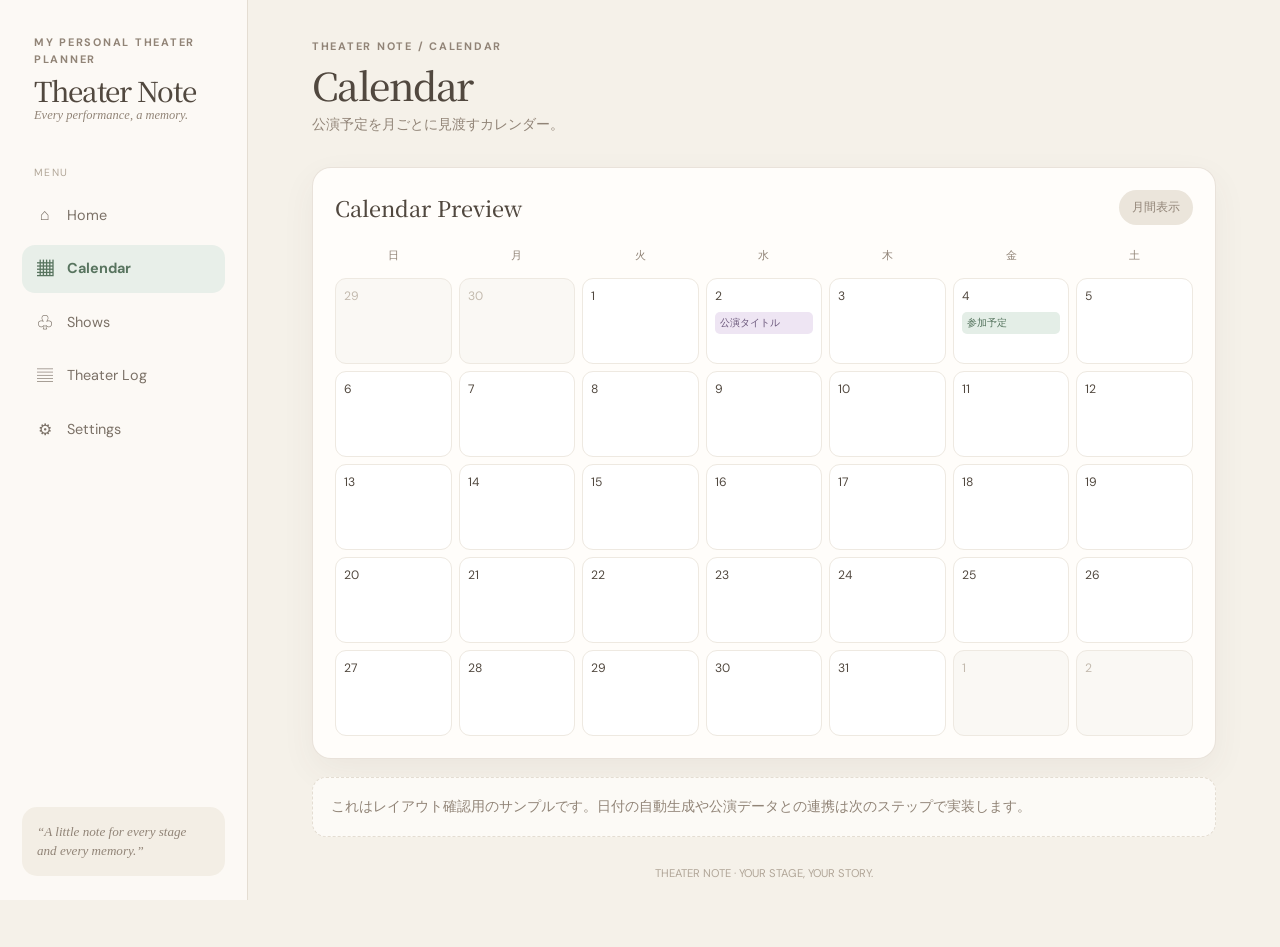
==== pages/calendar.html @ 85cac3ce "Add files via upload" ====
<!doctype html>
<html lang="ja">
<head>
  <meta charset="utf-8">
  <meta name="viewport" content="width=device-width, initial-scale=1">
  <meta name="theme-color" content="#f5f1e9">
  <title>Calendar | Theater Note</title>
  <link rel="stylesheet" href="../css/style.css" >
  <link rel="stylesheet" href="../css/style.css">
  <script defer src="../js/app.js"></script>
</head>
<body data-page="calendar">
<div class="app-shell">
  <aside class="sidebar">
    <div class="brand">
      <div class="brand-kicker">MY PERSONAL THEATER PLANNER</div>
      <div class="brand-name">Theater Note</div>
      <div class="brand-tagline">Every performance, a memory.</div>
    </div>
    <div class="nav-label">Menu</div>
    <nav class="nav-list" aria-label="メインメニュー"><a class="nav-link" data-nav="home" href="index.html"><span class="nav-icon" aria-hidden="true">⌂</span><span>Home</span></a>
<a class="nav-link" data-nav="calendar" href="calendar.html"><span class="nav-icon" aria-hidden="true">▦</span><span>Calendar</span></a>
<a class="nav-link" data-nav="performances" href="performances.html"><span class="nav-icon" aria-hidden="true">♧</span><span>Shows</span></a>
<a class="nav-link" data-nav="log" href="log.html"><span class="nav-icon" aria-hidden="true">▤</span><span>Theater Log</span></a>
<a class="nav-link" data-nav="settings" href="settings.html"><span class="nav-icon" aria-hidden="true">⚙</span><span>Settings</span></a></nav>
    <div class="sidebar-note">“A little note for every stage<br>and every memory.”</div>
  </aside>
  <main class="main">
    <header class="mobile-header">
      <div class="brand">
        <div class="brand-kicker">MY PERSONAL THEATER PLANNER</div>
        <div class="brand-name">Theater Note</div>
        <div class="brand-tagline">Every performance, a memory.</div>
      </div>
    </header>
    <div class="page-wrap">
      <div class="page-heading">
        <div><div class="eyebrow">THEATER NOTE / CALENDAR</div><h1>Calendar</h1><p class="page-subtitle">公演予定を月ごとに見渡すカレンダー。</p></div>
        
      </div>
      
<section class="card">
  <div class="calendar-head"><div class="calendar-month">Calendar Preview</div><span class="date-chip">月間表示</span></div>
  <div class="calendar-grid">
    <div class="calendar-weekday">日</div><div class="calendar-weekday">月</div><div class="calendar-weekday">火</div><div class="calendar-weekday">水</div><div class="calendar-weekday">木</div><div class="calendar-weekday">金</div><div class="calendar-weekday">土</div>
    <div class="calendar-day muted">29</div><div class="calendar-day muted">30</div><div class="calendar-day">1</div><div class="calendar-day">2<div class="calendar-event">公演タイトル</div></div><div class="calendar-day">3</div><div class="calendar-day">4<div class="calendar-event sage">参加予定</div></div><div class="calendar-day">5</div>
    <div class="calendar-day">6</div><div class="calendar-day">7</div><div class="calendar-day">8</div><div class="calendar-day">9</div><div class="calendar-day">10</div><div class="calendar-day">11</div><div class="calendar-day">12</div>
    <div class="calendar-day">13</div><div class="calendar-day">14</div><div class="calendar-day">15</div><div class="calendar-day">16</div><div class="calendar-day">17</div><div class="calendar-day">18</div><div class="calendar-day">19</div>
    <div class="calendar-day">20</div><div class="calendar-day">21</div><div class="calendar-day">22</div><div class="calendar-day">23</div><div class="calendar-day">24</div><div class="calendar-day">25</div><div class="calendar-day">26</div>
    <div class="calendar-day">27</div><div class="calendar-day">28</div><div class="calendar-day">29</div><div class="calendar-day">30</div><div class="calendar-day">31</div><div class="calendar-day muted">1</div><div class="calendar-day muted">2</div>
  </div>
</section>
<p class="placeholder-note" style="margin-top:18px">これはレイアウト確認用のサンプルです。日付の自動生成や公演データとの連携は次のステップで実装します。</p>

      <div class="footer-note">THEATER NOTE · YOUR STAGE, YOUR STORY.</div>
    </div>
  </main>
  <nav class="mobile-nav" aria-label="メインメニュー"><nav class="nav-list" aria-label="メインメニュー"><a class="nav-link" data-nav="home" href="index.html"><span class="nav-icon" aria-hidden="true">⌂</span><span>Home</span></a>
<a class="nav-link" data-nav="calendar" href="calendar.html"><span class="nav-icon" aria-hidden="true">▦</span><span>Calendar</span></a>
<a class="nav-link" data-nav="performances" href="performances.html"><span class="nav-icon" aria-hidden="true">♧</span><span>Shows</span></a>
<a class="nav-link" data-nav="log" href="log.html"><span class="nav-icon" aria-hidden="true">▤</span><span>Theater Log</span></a>
<a class="nav-link" data-nav="settings" href="settings.html"><span class="nav-icon" aria-hidden="true">⚙</span><span>Settings</span></a></nav></nav>
</div>
</body>
</html>
---- css/style.css ----
@import url('https://fonts.googleapis.com/css2?family=DM+Sans:wght@400;500;600;700&family=Noto+Serif+JP:wght@400;500;600&display=swap');

:root {
  --ink: #51483f;
  --muted: #918477;
  --muted-2: #b1a698;
  --paper: #f5f1e9;
  --surface: #fffdfa;
  --surface-soft: #eee8de;
  --line: #e4ddd2;
  --sage: #c5ddd0;
  --sage-deep: #58745f;
  --lavender: #d8c5e8;
  --rose: #f2c9ce;
  --gold: #ead9ad;
  --shadow: 0 12px 34px rgba(81, 72, 63, .06);
  --sidebar-width: 248px;
}
* { box-sizing: border-box; }
html { min-height: 100%; background: var(--paper); }
body {
  margin: 0; color: var(--ink); background: var(--paper);
  font-family: "DM Sans", "Noto Sans JP", sans-serif;
  line-height: 1.6; min-height: 100vh;
}
a { color: inherit; text-decoration: none; }
button { font: inherit; }
.app-shell { min-height: 100vh; }
.sidebar {
  position: fixed; inset: 0 auto 0 0; width: var(--sidebar-width);
  padding: 34px 22px 24px; background: rgba(255,253,250,.72);
  border-right: 1px solid var(--line); display: flex; flex-direction: column;
  z-index: 10;
}
.brand { padding: 0 12px 28px; }
.brand-kicker, .eyebrow {
  color: var(--muted); font-size: .68rem; letter-spacing: .16em;
  text-transform: uppercase; font-weight: 700;
}
.brand-name {
  margin: 5px 0 1px; font: 500 1.72rem/1.2 "Noto Serif JP", Georgia, serif;
  letter-spacing: -.04em;
}
.brand-tagline { color: var(--muted); font: italic .78rem Georgia, serif; }
.nav-label { margin: 14px 12px 10px; color: var(--muted-2); font-size: .65rem; letter-spacing: .14em; text-transform: uppercase; }
.nav-list { display: grid; gap: 6px; }
.nav-link {
  display: flex; align-items: center; gap: 13px; padding: 11px 13px;
  border-radius: 13px; color: #7b7167; font-size: .9rem; transition: .18s ease;
}
.nav-link:hover { background: #f3efe8; color: var(--ink); }
.nav-link.active { background: #e8efe9; color: var(--sage-deep); font-weight: 700; }
.nav-icon { width: 19px; text-align: center; font-size: 1rem; }
.sidebar-note {
  margin-top: auto; padding: 15px; border-radius: 15px;
  background: #f3eee5; color: var(--muted); font: italic .82rem/1.5 Georgia, serif;
}
.main { margin-left: var(--sidebar-width); padding: 38px clamp(24px, 5vw, 68px) 64px; }
.mobile-header { display: none; }
.page-wrap { width: min(100%, 1120px); margin: 0 auto; }
.page-heading { display: flex; align-items: flex-end; justify-content: space-between; gap: 20px; margin-bottom: 30px; }
.page-heading h1 { margin: 7px 0 5px; font: 500 clamp(1.8rem, 3vw, 2.55rem)/1.2 "Noto Serif JP", Georgia, serif; letter-spacing: -.04em; }
.page-subtitle { margin: 0; color: var(--muted); font-size: .9rem; }
.date-chip { color: var(--muted); background: #ebe5db; border-radius: 999px; padding: 8px 13px; font-size: .76rem; white-space: nowrap; }
.card {
  background: var(--surface); border: 1px solid rgba(228,221,210,.8);
  border-radius: 19px; padding: 22px; box-shadow: var(--shadow);
}
.card-title { margin: 0 0 15px; font: 500 1.12rem "Noto Serif JP", Georgia, serif; }
.grid { display: grid; gap: 18px; }
.grid-2 { grid-template-columns: repeat(2, minmax(0, 1fr)); }
.grid-3 { grid-template-columns: repeat(3, minmax(0, 1fr)); }
.stat-card { padding: 20px; }
.stat-number { font: 500 2rem/1.2 "Noto Serif JP", Georgia, serif; }
.stat-label { color: var(--muted); font-size: .78rem; margin-top: 5px; }
.event-row { display: flex; align-items: center; gap: 14px; padding: 13px 0; border-bottom: 1px solid #eee9e1; }
.event-row:last-child { border-bottom: 0; padding-bottom: 0; }
.event-mark { width: 9px; height: 42px; border-radius: 9px; background: var(--lavender); flex: 0 0 auto; }
.event-info { min-width: 0; flex: 1; }
.event-name { font-weight: 700; font-size: .9rem; }
.event-meta { color: var(--muted); font-size: .76rem; margin-top: 2px; }
.status { display: inline-flex; align-items: center; gap: 6px; border-radius: 999px; padding: 5px 10px; font-size: .7rem; white-space: nowrap; }
.status::before { content: ""; width: 6px; height: 6px; border-radius: 50%; background: currentColor; }
.status-planned { color: #58745f; background: #e8efe9; }
.status-done { color: #777d8d; background: #ececf0; }
.status-pending { color: #98783d; background: #f5efdf; }
.status-no { color: #a56f76; background: #f5e9e9; }
.btn {
  display: inline-flex; justify-content: center; align-items: center; gap: 8px;
  border: 1px solid var(--line); background: var(--surface); color: var(--ink);
  padding: 10px 15px; border-radius: 999px; font-size: .8rem; cursor: pointer;
}
.btn-primary { background: var(--sage-deep); color: white; border-color: var(--sage-deep); }
.btn:hover { filter: brightness(.97); }
.welcome-panel {
  padding: clamp(24px, 4vw, 42px); border-radius: 23px;
  background: linear-gradient(120deg, #e9efe9 0%, #f2ede6 58%, #eee7f1 100%);
  margin-bottom: 20px;
}
.welcome-panel h2 { margin: 8px 0; font: 500 clamp(1.5rem, 3vw, 2.1rem) "Noto Serif JP", Georgia, serif; }
.welcome-panel p { margin: 0; color: #7d776d; font-size: .88rem; }
.placeholder-note { color: var(--muted); font-size: .85rem; padding: 18px; border: 1px dashed var(--line); border-radius: 14px; background: #fcfaf6; }
.calendar-head { display: flex; align-items: center; justify-content: space-between; margin-bottom: 16px; }
.calendar-month { font: 500 1.35rem "Noto Serif JP", Georgia, serif; }
.calendar-grid { display: grid; grid-template-columns: repeat(7, minmax(0, 1fr)); gap: 7px; }
.calendar-weekday { text-align: center; color: var(--muted); font-size: .7rem; padding: 6px 0; }
.calendar-day { min-height: 86px; border: 1px solid #eee9e1; border-radius: 11px; background: #fff; padding: 8px; font-size: .76rem; }
.calendar-day.muted { color: #c3baae; background: #faf8f4; }
.calendar-day.today { border-color: #9bb6a2; background: #f3f7f3; }
.calendar-event { margin-top: 6px; border-radius: 5px; padding: 3px 5px; font-size: .63rem; overflow: hidden; text-overflow: ellipsis; white-space: nowrap; background: #eee5f3; color: #695579; }
.calendar-event.sage { background: #e4eee7; color: #55745e; }
.calendar-event.gold { background: #f4eedf; color: #92783f; }
.footer-note { margin-top: 28px; color: var(--muted-2); font-size: .7rem; text-align: center; }
.mobile-nav { display: none; }
@media (max-width: 760px) {
  .sidebar { display: none; }
  .main { margin-left: 0; padding: 0 16px 100px; }
  .mobile-header {
    display: block; padding: 20px 4px 17px; margin-bottom: 12px;
    border-bottom: 1px solid var(--line);
  }
  .mobile-header .brand { padding: 0; }
  .mobile-header .brand-name { font-size: 1.45rem; }
  .page-heading { align-items: flex-start; flex-direction: column; gap: 10px; margin: 23px 0 20px; }
  .grid-2, .grid-3 { grid-template-columns: 1fr; }
  .stat-grid { grid-template-columns: repeat(3, minmax(0, 1fr)); gap: 9px; }
  .stat-card { padding: 14px 11px; }
  .stat-number { font-size: 1.55rem; }
  .stat-label { font-size: .68rem; }
  .card { padding: 17px; border-radius: 16px; }
  .event-row { gap: 10px; }
  .event-row .status { font-size: .63rem; padding: 5px 8px; }
  .mobile-nav {
    display: grid; grid-template-columns: repeat(5, 1fr); gap: 2px;
    position: fixed; z-index: 20; left: 10px; right: 10px; bottom: 10px;
    padding: 9px 5px calc(9px + env(safe-area-inset-bottom));
    background: rgba(255,253,250,.96); backdrop-filter: blur(14px);
    border: 1px solid var(--line); border-radius: 18px;
    box-shadow: 0 8px 30px rgba(81,72,63,.13);
  }
  .mobile-nav .nav-link { display: flex; flex-direction: column; gap: 3px; padding: 6px 2px; border-radius: 11px; font-size: .61rem; }
  .mobile-nav .nav-icon { font-size: 1rem; width: auto; }
  .calendar-grid { gap: 3px; }
  .calendar-day { min-height: 66px; padding: 5px 3px; border-radius: 8px; font-size: .68rem; }
  .calendar-event { font-size: .55rem; padding: 2px 3px; }
  .date-chip { align-self: flex-start; }
}
---- css/style.css ----
@import url('https://fonts.googleapis.com/css2?family=DM+Sans:wght@400;500;600;700&family=Noto+Serif+JP:wght@400;500;600&display=swap');

:root {
  --ink: #51483f;
  --muted: #918477;
  --muted-2: #b1a698;
  --paper: #f5f1e9;
  --surface: #fffdfa;
  --surface-soft: #eee8de;
  --line: #e4ddd2;
  --sage: #c5ddd0;
  --sage-deep: #58745f;
  --lavender: #d8c5e8;
  --rose: #f2c9ce;
  --gold: #ead9ad;
  --shadow: 0 12px 34px rgba(81, 72, 63, .06);
  --sidebar-width: 248px;
}
* { box-sizing: border-box; }
html { min-height: 100%; background: var(--paper); }
body {
  margin: 0; color: var(--ink); background: var(--paper);
  font-family: "DM Sans", "Noto Sans JP", sans-serif;
  line-height: 1.6; min-height: 100vh;
}
a { color: inherit; text-decoration: none; }
button { font: inherit; }
.app-shell { min-height: 100vh; }
.sidebar {
  position: fixed; inset: 0 auto 0 0; width: var(--sidebar-width);
  padding: 34px 22px 24px; background: rgba(255,253,250,.72);
  border-right: 1px solid var(--line); display: flex; flex-direction: column;
  z-index: 10;
}
.brand { padding: 0 12px 28px; }
.brand-kicker, .eyebrow {
  color: var(--muted); font-size: .68rem; letter-spacing: .16em;
  text-transform: uppercase; font-weight: 700;
}
.brand-name {
  margin: 5px 0 1px; font: 500 1.72rem/1.2 "Noto Serif JP", Georgia, serif;
  letter-spacing: -.04em;
}
.brand-tagline { color: var(--muted); font: italic .78rem Georgia, serif; }
.nav-label { margin: 14px 12px 10px; color: var(--muted-2); font-size: .65rem; letter-spacing: .14em; text-transform: uppercase; }
.nav-list { display: grid; gap: 6px; }
.nav-link {
  display: flex; align-items: center; gap: 13px; padding: 11px 13px;
  border-radius: 13px; color: #7b7167; font-size: .9rem; transition: .18s ease;
}
.nav-link:hover { background: #f3efe8; color: var(--ink); }
.nav-link.active { background: #e8efe9; color: var(--sage-deep); font-weight: 700; }
.nav-icon { width: 19px; text-align: center; font-size: 1rem; }
.sidebar-note {
  margin-top: auto; padding: 15px; border-radius: 15px;
  background: #f3eee5; color: var(--muted); font: italic .82rem/1.5 Georgia, serif;
}
.main { margin-left: var(--sidebar-width); padding: 38px clamp(24px, 5vw, 68px) 64px; }
.mobile-header { display: none; }
.page-wrap { width: min(100%, 1120px); margin: 0 auto; }
.page-heading { display: flex; align-items: flex-end; justify-content: space-between; gap: 20px; margin-bottom: 30px; }
.page-heading h1 { margin: 7px 0 5px; font: 500 clamp(1.8rem, 3vw, 2.55rem)/1.2 "Noto Serif JP", Georgia, serif; letter-spacing: -.04em; }
.page-subtitle { margin: 0; color: var(--muted); font-size: .9rem; }
.date-chip { color: var(--muted); background: #ebe5db; border-radius: 999px; padding: 8px 13px; font-size: .76rem; white-space: nowrap; }
.card {
  background: var(--surface); border: 1px solid rgba(228,221,210,.8);
  border-radius: 19px; padding: 22px; box-shadow: var(--shadow);
}
.card-title { margin: 0 0 15px; font: 500 1.12rem "Noto Serif JP", Georgia, serif; }
.grid { display: grid; gap: 18px; }
.grid-2 { grid-template-columns: repeat(2, minmax(0, 1fr)); }
.grid-3 { grid-template-columns: repeat(3, minmax(0, 1fr)); }
.stat-card { padding: 20px; }
.stat-number { font: 500 2rem/1.2 "Noto Serif JP", Georgia, serif; }
.stat-label { color: var(--muted); font-size: .78rem; margin-top: 5px; }
.event-row { display: flex; align-items: center; gap: 14px; padding: 13px 0; border-bottom: 1px solid #eee9e1; }
.event-row:last-child { border-bottom: 0; padding-bottom: 0; }
.event-mark { width: 9px; height: 42px; border-radius: 9px; background: var(--lavender); flex: 0 0 auto; }
.event-info { min-width: 0; flex: 1; }
.event-name { font-weight: 700; font-size: .9rem; }
.event-meta { color: var(--muted); font-size: .76rem; margin-top: 2px; }
.status { display: inline-flex; align-items: center; gap: 6px; border-radius: 999px; padding: 5px 10px; font-size: .7rem; white-space: nowrap; }
.status::before { content: ""; width: 6px; height: 6px; border-radius: 50%; background: currentColor; }
.status-planned { color: #58745f; background: #e8efe9; }
.status-done { color: #777d8d; background: #ececf0; }
.status-pending { color: #98783d; background: #f5efdf; }
.status-no { color: #a56f76; background: #f5e9e9; }
.btn {
  display: inline-flex; justify-content: center; align-items: center; gap: 8px;
  border: 1px solid var(--line); background: var(--surface); color: var(--ink);
  padding: 10px 15px; border-radius: 999px; font-size: .8rem; cursor: pointer;
}
.btn-primary { background: var(--sage-deep); color: white; border-color: var(--sage-deep); }
.btn:hover { filter: brightness(.97); }
.welcome-panel {
  padding: clamp(24px, 4vw, 42px); border-radius: 23px;
  background: linear-gradient(120deg, #e9efe9 0%, #f2ede6 58%, #eee7f1 100%);
  margin-bottom: 20px;
}
.welcome-panel h2 { margin: 8px 0; font: 500 clamp(1.5rem, 3vw, 2.1rem) "Noto Serif JP", Georgia, serif; }
.welcome-panel p { margin: 0; color: #7d776d; font-size: .88rem; }
.placeholder-note { color: var(--muted); font-size: .85rem; padding: 18px; border: 1px dashed var(--line); border-radius: 14px; background: #fcfaf6; }
.calendar-head { display: flex; align-items: center; justify-content: space-between; margin-bottom: 16px; }
.calendar-month { font: 500 1.35rem "Noto Serif JP", Georgia, serif; }
.calendar-grid { display: grid; grid-template-columns: repeat(7, minmax(0, 1fr)); gap: 7px; }
.calendar-weekday { text-align: center; color: var(--muted); font-size: .7rem; padding: 6px 0; }
.calendar-day { min-height: 86px; border: 1px solid #eee9e1; border-radius: 11px; background: #fff; padding: 8px; font-size: .76rem; }
.calendar-day.muted { color: #c3baae; background: #faf8f4; }
.calendar-day.today { border-color: #9bb6a2; background: #f3f7f3; }
.calendar-event { margin-top: 6px; border-radius: 5px; padding: 3px 5px; font-size: .63rem; overflow: hidden; text-overflow: ellipsis; white-space: nowrap; background: #eee5f3; color: #695579; }
.calendar-event.sage { background: #e4eee7; color: #55745e; }
.calendar-event.gold { background: #f4eedf; color: #92783f; }
.footer-note { margin-top: 28px; color: var(--muted-2); font-size: .7rem; text-align: center; }
.mobile-nav { display: none; }
@media (max-width: 760px) {
  .sidebar { display: none; }
  .main { margin-left: 0; padding: 0 16px 100px; }
  .mobile-header {
    display: block; padding: 20px 4px 17px; margin-bottom: 12px;
    border-bottom: 1px solid var(--line);
  }
  .mobile-header .brand { padding: 0; }
  .mobile-header .brand-name { font-size: 1.45rem; }
  .page-heading { align-items: flex-start; flex-direction: column; gap: 10px; margin: 23px 0 20px; }
  .grid-2, .grid-3 { grid-template-columns: 1fr; }
  .stat-grid { grid-template-columns: repeat(3, minmax(0, 1fr)); gap: 9px; }
  .stat-card { padding: 14px 11px; }
  .stat-number { font-size: 1.55rem; }
  .stat-label { font-size: .68rem; }
  .card { padding: 17px; border-radius: 16px; }
  .event-row { gap: 10px; }
  .event-row .status { font-size: .63rem; padding: 5px 8px; }
  .mobile-nav {
    display: grid; grid-template-columns: repeat(5, 1fr); gap: 2px;
    position: fixed; z-index: 20; left: 10px; right: 10px; bottom: 10px;
    padding: 9px 5px calc(9px + env(safe-area-inset-bottom));
    background: rgba(255,253,250,.96); backdrop-filter: blur(14px);
    border: 1px solid var(--line); border-radius: 18px;
    box-shadow: 0 8px 30px rgba(81,72,63,.13);
  }
  .mobile-nav .nav-link { display: flex; flex-direction: column; gap: 3px; padding: 6px 2px; border-radius: 11px; font-size: .61rem; }
  .mobile-nav .nav-icon { font-size: 1rem; width: auto; }
  .calendar-grid { gap: 3px; }
  .calendar-day { min-height: 66px; padding: 5px 3px; border-radius: 8px; font-size: .68rem; }
  .calendar-event { font-size: .55rem; padding: 2px 3px; }
  .date-chip { align-self: flex-start; }
}
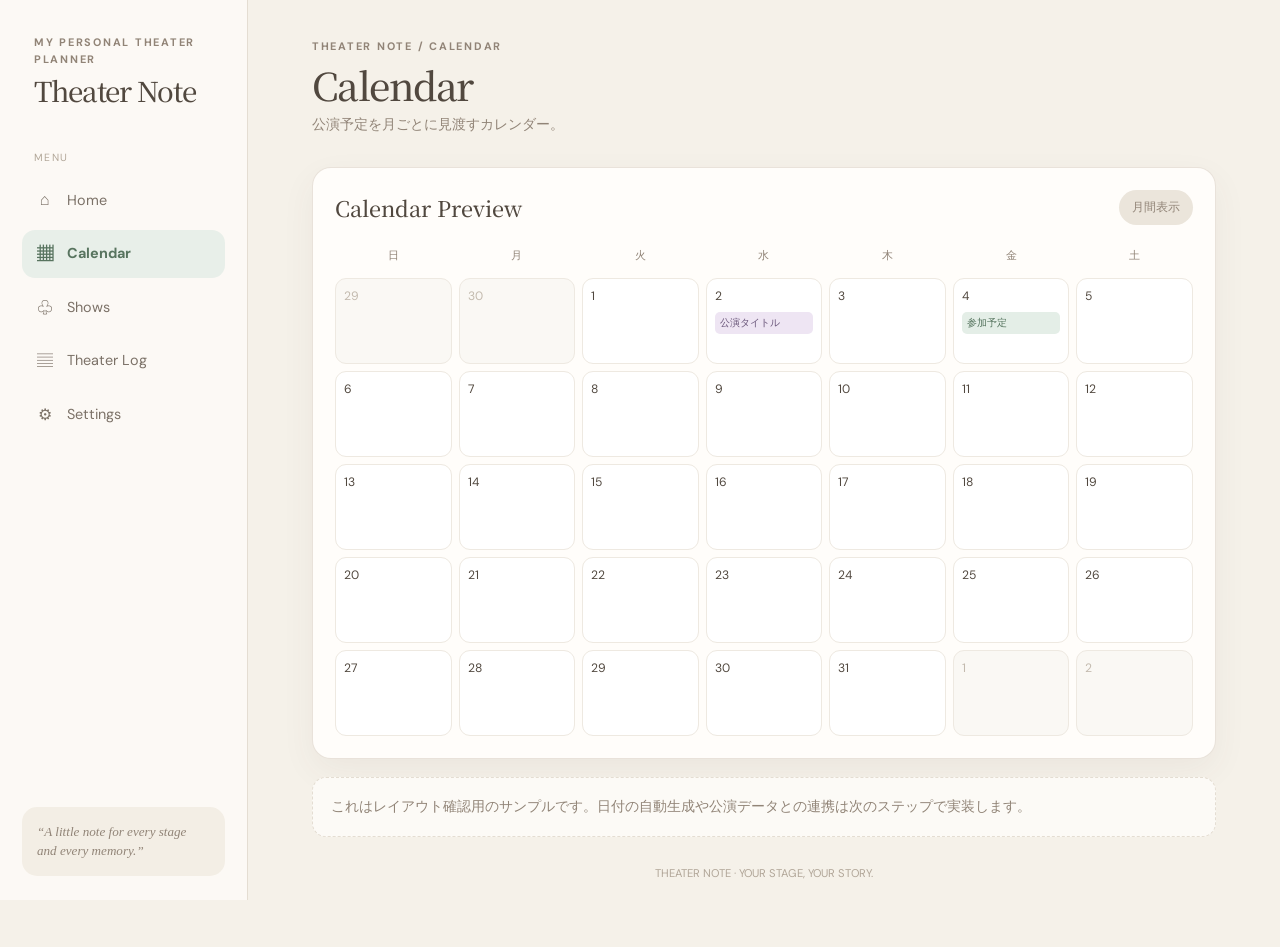
==== commit 6997e957: "Add files via upload" ====
--- a/pages/calendar.html
+++ b/pages/calendar.html
@@ -15,14 +15,9 @@
     <div class="brand">
       <div class="brand-kicker">MY PERSONAL THEATER PLANNER</div>
       <div class="brand-name">Theater Note</div>
-      <div class="brand-tagline">Every performance, a memory.</div>
     </div>
     <div class="nav-label">Menu</div>
-    <nav class="nav-list" aria-label="メインメニュー"><a class="nav-link" data-nav="home" href="index.html"><span class="nav-icon" aria-hidden="true">⌂</span><span>Home</span></a>
-<a class="nav-link" data-nav="calendar" href="calendar.html"><span class="nav-icon" aria-hidden="true">▦</span><span>Calendar</span></a>
-<a class="nav-link" data-nav="performances" href="performances.html"><span class="nav-icon" aria-hidden="true">♧</span><span>Shows</span></a>
-<a class="nav-link" data-nav="log" href="log.html"><span class="nav-icon" aria-hidden="true">▤</span><span>Theater Log</span></a>
-<a class="nav-link" data-nav="settings" href="settings.html"><span class="nav-icon" aria-hidden="true">⚙</span><span>Settings</span></a></nav>
+    <nav class="nav-list" aria-label="メインメニュー"><a class="nav-link" data-nav="home" href="../index.html"><span class="nav-icon" aria-hidden="true">⌂</span><span>Home</span></a><a class="nav-link" data-nav="calendar" href="calendar.html"><span class="nav-icon" aria-hidden="true">▦</span><span>Calendar</span></a><a class="nav-link" data-nav="performances" href="performances.html"><span class="nav-icon" aria-hidden="true">♧</span><span>Shows</span></a><a class="nav-link" data-nav="log" href="log.html"><span class="nav-icon" aria-hidden="true">▤</span><span>Theater Log</span></a><a class="nav-link" data-nav="settings" href="settings.html"><span class="nav-icon" aria-hidden="true">⚙</span><span>Settings</span></a></nav>
     <div class="sidebar-note">“A little note for every stage<br>and every memory.”</div>
   </aside>
   <main class="main">
@@ -30,7 +25,6 @@
       <div class="brand">
         <div class="brand-kicker">MY PERSONAL THEATER PLANNER</div>
         <div class="brand-name">Theater Note</div>
-        <div class="brand-tagline">Every performance, a memory.</div>
       </div>
     </header>
     <div class="page-wrap">
@@ -55,11 +49,7 @@
       <div class="footer-note">THEATER NOTE · YOUR STAGE, YOUR STORY.</div>
     </div>
   </main>
-  <nav class="mobile-nav" aria-label="メインメニュー"><nav class="nav-list" aria-label="メインメニュー"><a class="nav-link" data-nav="home" href="index.html"><span class="nav-icon" aria-hidden="true">⌂</span><span>Home</span></a>
-<a class="nav-link" data-nav="calendar" href="calendar.html"><span class="nav-icon" aria-hidden="true">▦</span><span>Calendar</span></a>
-<a class="nav-link" data-nav="performances" href="performances.html"><span class="nav-icon" aria-hidden="true">♧</span><span>Shows</span></a>
-<a class="nav-link" data-nav="log" href="log.html"><span class="nav-icon" aria-hidden="true">▤</span><span>Theater Log</span></a>
-<a class="nav-link" data-nav="settings" href="settings.html"><span class="nav-icon" aria-hidden="true">⚙</span><span>Settings</span></a></nav></nav>
+  <nav class="mobile-nav" aria-label="メインメニュー"><nav class="nav-list" aria-label="メインメニュー"><a class="nav-link" data-nav="home" href="../index.html"><span class="nav-icon" aria-hidden="true">⌂</span><span>Home</span></a><a class="nav-link" data-nav="calendar" href="calendar.html"><span class="nav-icon" aria-hidden="true">▦</span><span>Calendar</span></a><a class="nav-link" data-nav="performances" href="performances.html"><span class="nav-icon" aria-hidden="true">♧</span><span>Shows</span></a><a class="nav-link" data-nav="log" href="log.html"><span class="nav-icon" aria-hidden="true">▤</span><span>Theater Log</span></a><a class="nav-link" data-nav="settings" href="settings.html"><span class="nav-icon" aria-hidden="true">⚙</span><span>Settings</span></a></nav></nav></nav>
 </div>
 </body>
 </html>
--- a/css/style.css
+++ b/css/style.css
@@ -131,14 +131,15 @@
   .event-row { gap: 10px; }
   .event-row .status { font-size: .63rem; padding: 5px 8px; }
   .mobile-nav {
-    display: grid; grid-template-columns: repeat(5, 1fr); gap: 2px;
+    display: block;
     position: fixed; z-index: 20; left: 10px; right: 10px; bottom: 10px;
     padding: 9px 5px calc(9px + env(safe-area-inset-bottom));
     background: rgba(255,253,250,.96); backdrop-filter: blur(14px);
     border: 1px solid var(--line); border-radius: 18px;
     box-shadow: 0 8px 30px rgba(81,72,63,.13);
   }
-  .mobile-nav .nav-link { display: flex; flex-direction: column; gap: 3px; padding: 6px 2px; border-radius: 11px; font-size: .61rem; }
+  .mobile-nav .nav-list { display: grid; width: 100%; grid-template-columns: repeat(5, minmax(0, 1fr)); gap: 2px; }
+  .mobile-nav .nav-link { display: flex; min-width: 0; flex-direction: column; align-items: center; justify-content: center; gap: 3px; padding: 6px 1px; border-radius: 11px; font-size: .61rem; text-align: center; white-space: nowrap; }
   .mobile-nav .nav-icon { font-size: 1rem; width: auto; }
   .calendar-grid { gap: 3px; }
   .calendar-day { min-height: 66px; padding: 5px 3px; border-radius: 8px; font-size: .68rem; }
--- a/css/style.css
+++ b/css/style.css
@@ -131,14 +131,15 @@
   .event-row { gap: 10px; }
   .event-row .status { font-size: .63rem; padding: 5px 8px; }
   .mobile-nav {
-    display: grid; grid-template-columns: repeat(5, 1fr); gap: 2px;
+    display: block;
     position: fixed; z-index: 20; left: 10px; right: 10px; bottom: 10px;
     padding: 9px 5px calc(9px + env(safe-area-inset-bottom));
     background: rgba(255,253,250,.96); backdrop-filter: blur(14px);
     border: 1px solid var(--line); border-radius: 18px;
     box-shadow: 0 8px 30px rgba(81,72,63,.13);
   }
-  .mobile-nav .nav-link { display: flex; flex-direction: column; gap: 3px; padding: 6px 2px; border-radius: 11px; font-size: .61rem; }
+  .mobile-nav .nav-list { display: grid; width: 100%; grid-template-columns: repeat(5, minmax(0, 1fr)); gap: 2px; }
+  .mobile-nav .nav-link { display: flex; min-width: 0; flex-direction: column; align-items: center; justify-content: center; gap: 3px; padding: 6px 1px; border-radius: 11px; font-size: .61rem; text-align: center; white-space: nowrap; }
   .mobile-nav .nav-icon { font-size: 1rem; width: auto; }
   .calendar-grid { gap: 3px; }
   .calendar-day { min-height: 66px; padding: 5px 3px; border-radius: 8px; font-size: .68rem; }
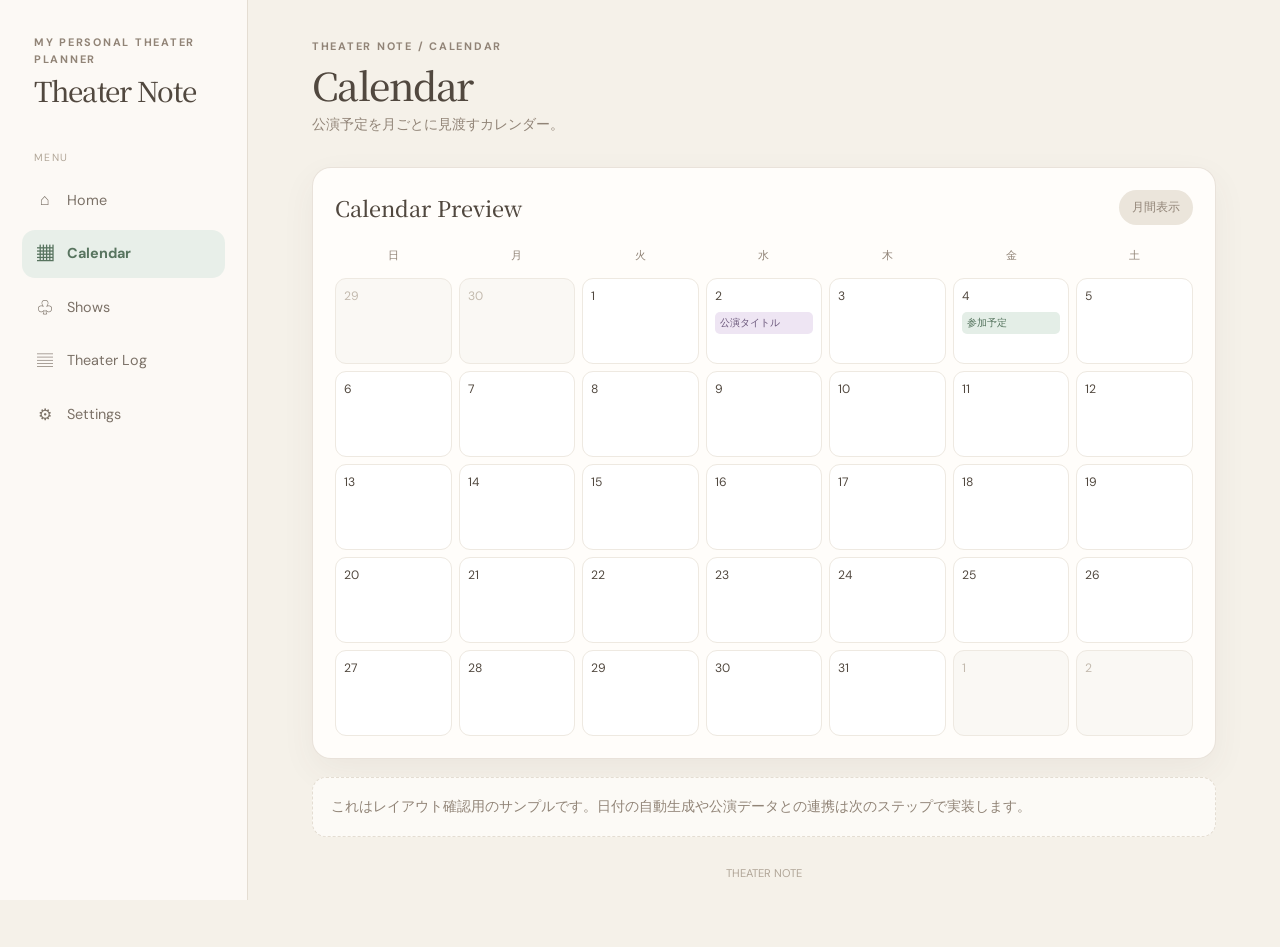
==== commit 6c46cc26: "Add files via upload" ====
--- a/pages/calendar.html
+++ b/pages/calendar.html
@@ -18,7 +18,7 @@
     </div>
     <div class="nav-label">Menu</div>
     <nav class="nav-list" aria-label="メインメニュー"><a class="nav-link" data-nav="home" href="../index.html"><span class="nav-icon" aria-hidden="true">⌂</span><span>Home</span></a><a class="nav-link" data-nav="calendar" href="calendar.html"><span class="nav-icon" aria-hidden="true">▦</span><span>Calendar</span></a><a class="nav-link" data-nav="performances" href="performances.html"><span class="nav-icon" aria-hidden="true">♧</span><span>Shows</span></a><a class="nav-link" data-nav="log" href="log.html"><span class="nav-icon" aria-hidden="true">▤</span><span>Theater Log</span></a><a class="nav-link" data-nav="settings" href="settings.html"><span class="nav-icon" aria-hidden="true">⚙</span><span>Settings</span></a></nav>
-    <div class="sidebar-note">“A little note for every stage<br>and every memory.”</div>
+    
   </aside>
   <main class="main">
     <header class="mobile-header">
@@ -46,7 +46,7 @@
 </section>
 <p class="placeholder-note" style="margin-top:18px">これはレイアウト確認用のサンプルです。日付の自動生成や公演データとの連携は次のステップで実装します。</p>
 
-      <div class="footer-note">THEATER NOTE · YOUR STAGE, YOUR STORY.</div>
+      <div class="footer-note">THEATER NOTE</div>
     </div>
   </main>
   <nav class="mobile-nav" aria-label="メインメニュー"><nav class="nav-list" aria-label="メインメニュー"><a class="nav-link" data-nav="home" href="../index.html"><span class="nav-icon" aria-hidden="true">⌂</span><span>Home</span></a><a class="nav-link" data-nav="calendar" href="calendar.html"><span class="nav-icon" aria-hidden="true">▦</span><span>Calendar</span></a><a class="nav-link" data-nav="performances" href="performances.html"><span class="nav-icon" aria-hidden="true">♧</span><span>Shows</span></a><a class="nav-link" data-nav="log" href="log.html"><span class="nav-icon" aria-hidden="true">▤</span><span>Theater Log</span></a><a class="nav-link" data-nav="settings" href="settings.html"><span class="nav-icon" aria-hidden="true">⚙</span><span>Settings</span></a></nav></nav></nav>
--- a/css/style.css
+++ b/css/style.css
@@ -146,3 +146,59 @@
   .calendar-event { font-size: .55rem; padding: 2px 3px; }
   .date-chip { align-self: flex-start; }
 }
+
+
+/* Performance registration */
+[hidden] { display: none !important; }
+.mode-tabs { display:flex; gap:8px; border-bottom:1px solid var(--line); margin:-3px 0 22px; padding-bottom:13px; }
+.mode-tab { border:1px solid var(--line); border-radius:999px; padding:10px 16px; background:#fffdfa; color:var(--muted); cursor:pointer; font:inherit; font-size:.84rem; }
+.mode-tab.active { background:#e8efe9; border-color:#c5ddd0; color:#58745f; font-weight:700; }
+.form-grid { display:grid; grid-template-columns:repeat(2,minmax(0,1fr)); gap:16px; }
+.field { display:flex; flex-direction:column; gap:7px; min-width:0; color:var(--ink); font-size:.82rem; }
+.field > span { color:var(--muted); font-size:.76rem; }
+.field input:not([type=color]), .field select, .field textarea {
+  width:100%; min-width:0; border:1px solid var(--line); border-radius:11px; padding:11px 12px;
+  color:var(--ink); background:#fff; font:inherit; font-size:.86rem;
+}
+.field input[type=color] { width:58px; height:42px; border:1px solid var(--line); border-radius:10px; background:#fff; padding:4px; }
+.field textarea { resize:vertical; }
+.field.full { grid-column:1/-1; }
+.field-row { display:flex; align-items:center; gap:10px; }
+.field-row input { flex:1; }
+.subheading-row { display:flex; align-items:center; justify-content:space-between; gap:12px; margin:8px 0 12px; }
+.subheading-row h3 { margin:0; font:500 1rem "Noto Serif JP",Georgia,serif; }
+.date-rows { display:grid; gap:10px; }
+.date-row { display:grid; grid-template-columns:1.1fr .8fr 1.3fr .9fr 1.2fr 34px; gap:8px; align-items:end; padding:12px; border:1px solid var(--line); border-radius:13px; background:#fcfaf6; }
+.date-row .field { font-size:.72rem; }
+.date-row .field input,.date-row .field select { padding:9px 8px; font-size:.76rem; }
+.remove-date { border:0; background:#f4e9e8; color:#a56f76; border-radius:9px; height:36px; cursor:pointer; font-size:1.2rem; }
+.form-actions { display:flex; gap:9px; align-items:center; flex-wrap:wrap; margin-top:4px; }
+.help-text { color:var(--muted); font-size:.84rem; margin:-5px 0 16px; }
+.import-preview { margin-top:18px; padding:16px; border:1px solid var(--line); border-radius:14px; background:#fcfaf6; }
+.import-preview h3 { margin:0 0 12px; font:500 1rem "Noto Serif JP",Georgia,serif; }
+.preview-item { display:grid; gap:3px; padding:10px 0; border-bottom:1px solid var(--line); }
+.preview-item span,.preview-item small { color:var(--muted); font-size:.78rem; }
+.import-preview .btn { margin-top:14px; }
+.notice { margin-top:16px; border-radius:12px; padding:12px 14px; font-size:.83rem; }
+.notice.success { background:#e8efe9; color:#42634b; }
+.notice.error { background:#f5e9e9; color:#965e65; }
+.performances-section { margin-top:28px; }
+.performance-list { display:grid; gap:12px; }
+.performance-card { display:flex; gap:14px; align-items:flex-start; background:var(--surface); border:1px solid var(--line); border-radius:16px; padding:16px; box-shadow:var(--shadow); }
+.performance-color { width:8px; align-self:stretch; border-radius:8px; flex:0 0 8px; }
+.performance-card-main { flex:1; min-width:0; }
+.performance-card h3 { margin:0 0 3px; font:500 1.05rem "Noto Serif JP",Georgia,serif; }
+.performance-card p { margin:0 0 8px; color:var(--muted); font-size:.78rem; }
+.performance-date-summary { color:var(--muted); font-size:.75rem; line-height:2; }
+.performance-actions { display:flex; gap:6px; flex-wrap:wrap; }
+.performance-actions .btn { padding:7px 11px; font-size:.72rem; }
+@media(max-width:760px) {
+  .form-grid { grid-template-columns:1fr; }
+  .field.full { grid-column:auto; }
+  .date-row { grid-template-columns:1fr 1fr; }
+  .date-row .date-memo { grid-column:1/-1; }
+  .remove-date { grid-column:2; justify-self:end; width:38px; }
+  .performance-card { flex-wrap:wrap; }
+  .performance-actions { width:100%; padding-left:22px; }
+  .mode-tab { flex:1; padding:10px 8px; font-size:.76rem; }
+}
--- a/css/style.css
+++ b/css/style.css
@@ -146,3 +146,59 @@
   .calendar-event { font-size: .55rem; padding: 2px 3px; }
   .date-chip { align-self: flex-start; }
 }
+
+
+/* Performance registration */
+[hidden] { display: none !important; }
+.mode-tabs { display:flex; gap:8px; border-bottom:1px solid var(--line); margin:-3px 0 22px; padding-bottom:13px; }
+.mode-tab { border:1px solid var(--line); border-radius:999px; padding:10px 16px; background:#fffdfa; color:var(--muted); cursor:pointer; font:inherit; font-size:.84rem; }
+.mode-tab.active { background:#e8efe9; border-color:#c5ddd0; color:#58745f; font-weight:700; }
+.form-grid { display:grid; grid-template-columns:repeat(2,minmax(0,1fr)); gap:16px; }
+.field { display:flex; flex-direction:column; gap:7px; min-width:0; color:var(--ink); font-size:.82rem; }
+.field > span { color:var(--muted); font-size:.76rem; }
+.field input:not([type=color]), .field select, .field textarea {
+  width:100%; min-width:0; border:1px solid var(--line); border-radius:11px; padding:11px 12px;
+  color:var(--ink); background:#fff; font:inherit; font-size:.86rem;
+}
+.field input[type=color] { width:58px; height:42px; border:1px solid var(--line); border-radius:10px; background:#fff; padding:4px; }
+.field textarea { resize:vertical; }
+.field.full { grid-column:1/-1; }
+.field-row { display:flex; align-items:center; gap:10px; }
+.field-row input { flex:1; }
+.subheading-row { display:flex; align-items:center; justify-content:space-between; gap:12px; margin:8px 0 12px; }
+.subheading-row h3 { margin:0; font:500 1rem "Noto Serif JP",Georgia,serif; }
+.date-rows { display:grid; gap:10px; }
+.date-row { display:grid; grid-template-columns:1.1fr .8fr 1.3fr .9fr 1.2fr 34px; gap:8px; align-items:end; padding:12px; border:1px solid var(--line); border-radius:13px; background:#fcfaf6; }
+.date-row .field { font-size:.72rem; }
+.date-row .field input,.date-row .field select { padding:9px 8px; font-size:.76rem; }
+.remove-date { border:0; background:#f4e9e8; color:#a56f76; border-radius:9px; height:36px; cursor:pointer; font-size:1.2rem; }
+.form-actions { display:flex; gap:9px; align-items:center; flex-wrap:wrap; margin-top:4px; }
+.help-text { color:var(--muted); font-size:.84rem; margin:-5px 0 16px; }
+.import-preview { margin-top:18px; padding:16px; border:1px solid var(--line); border-radius:14px; background:#fcfaf6; }
+.import-preview h3 { margin:0 0 12px; font:500 1rem "Noto Serif JP",Georgia,serif; }
+.preview-item { display:grid; gap:3px; padding:10px 0; border-bottom:1px solid var(--line); }
+.preview-item span,.preview-item small { color:var(--muted); font-size:.78rem; }
+.import-preview .btn { margin-top:14px; }
+.notice { margin-top:16px; border-radius:12px; padding:12px 14px; font-size:.83rem; }
+.notice.success { background:#e8efe9; color:#42634b; }
+.notice.error { background:#f5e9e9; color:#965e65; }
+.performances-section { margin-top:28px; }
+.performance-list { display:grid; gap:12px; }
+.performance-card { display:flex; gap:14px; align-items:flex-start; background:var(--surface); border:1px solid var(--line); border-radius:16px; padding:16px; box-shadow:var(--shadow); }
+.performance-color { width:8px; align-self:stretch; border-radius:8px; flex:0 0 8px; }
+.performance-card-main { flex:1; min-width:0; }
+.performance-card h3 { margin:0 0 3px; font:500 1.05rem "Noto Serif JP",Georgia,serif; }
+.performance-card p { margin:0 0 8px; color:var(--muted); font-size:.78rem; }
+.performance-date-summary { color:var(--muted); font-size:.75rem; line-height:2; }
+.performance-actions { display:flex; gap:6px; flex-wrap:wrap; }
+.performance-actions .btn { padding:7px 11px; font-size:.72rem; }
+@media(max-width:760px) {
+  .form-grid { grid-template-columns:1fr; }
+  .field.full { grid-column:auto; }
+  .date-row { grid-template-columns:1fr 1fr; }
+  .date-row .date-memo { grid-column:1/-1; }
+  .remove-date { grid-column:2; justify-self:end; width:38px; }
+  .performance-card { flex-wrap:wrap; }
+  .performance-actions { width:100%; padding-left:22px; }
+  .mode-tab { flex:1; padding:10px 8px; font-size:.76rem; }
+}
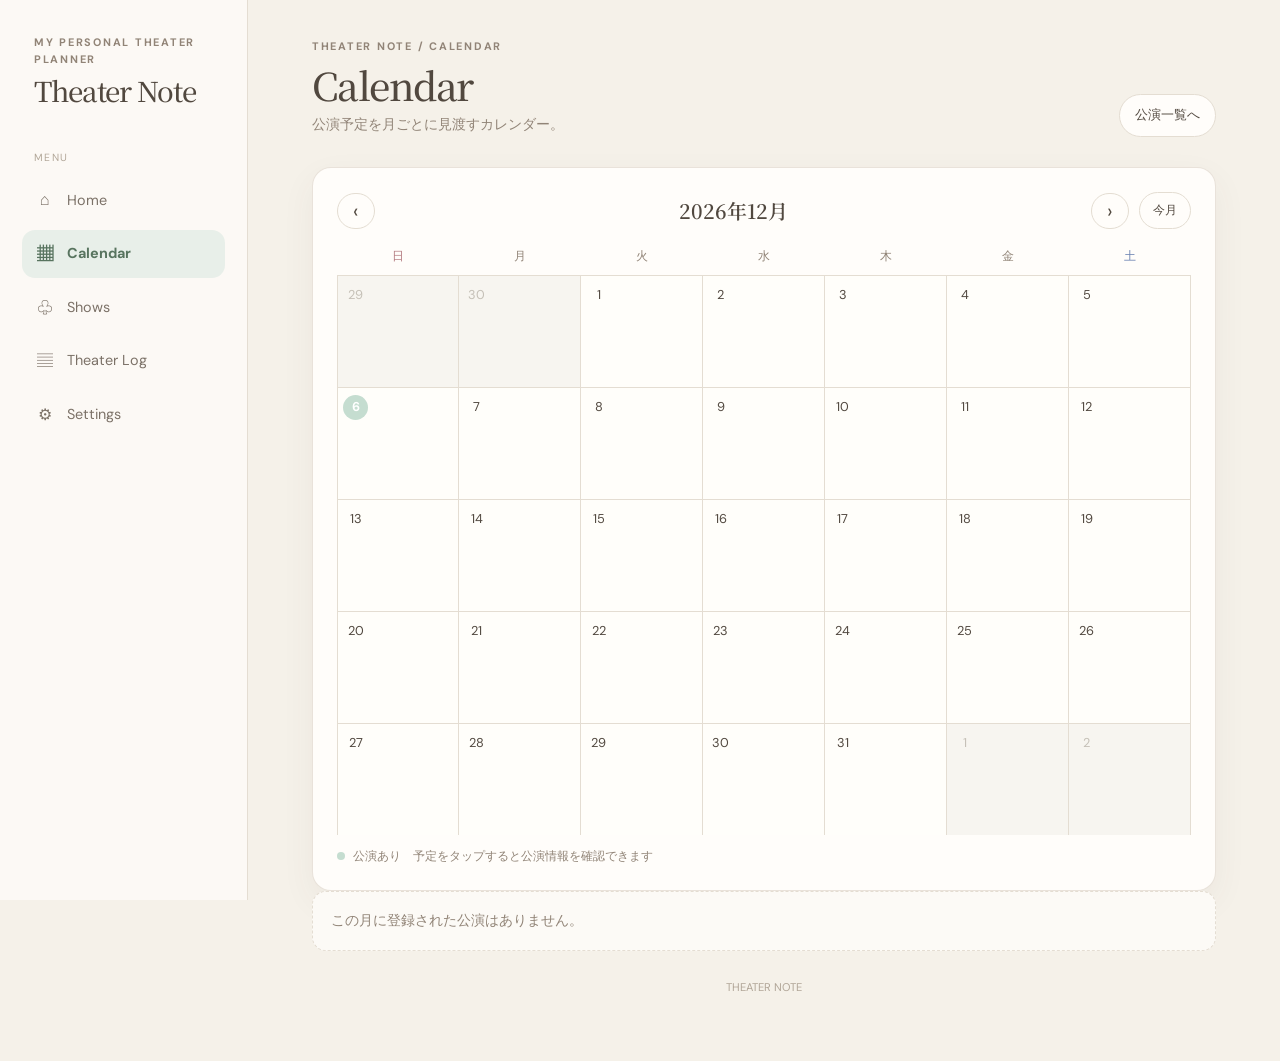
==== commit 1ba8bfb0: "Add files via upload" ====
--- a/pages/calendar.html
+++ b/pages/calendar.html
@@ -1,55 +1,20 @@
 <!doctype html>
 <html lang="ja">
 <head>
-  <meta charset="utf-8">
-  <meta name="viewport" content="width=device-width, initial-scale=1">
-  <meta name="theme-color" content="#f5f1e9">
-  <title>Calendar | Theater Note</title>
-  <link rel="stylesheet" href="../css/style.css" >
-  <link rel="stylesheet" href="../css/style.css">
-  <script defer src="../js/app.js"></script>
+<meta charset="utf-8"><meta name="viewport" content="width=device-width, initial-scale=1"><meta name="theme-color" content="#f5f1e9">
+<title>Calendar | Theater Note</title><link rel="stylesheet" href="../css/style.css"><script defer src="../js/app.js"></script>
 </head>
-<body data-page="calendar">
-<div class="app-shell">
-  <aside class="sidebar">
-    <div class="brand">
-      <div class="brand-kicker">MY PERSONAL THEATER PLANNER</div>
-      <div class="brand-name">Theater Note</div>
-    </div>
-    <div class="nav-label">Menu</div>
-    <nav class="nav-list" aria-label="メインメニュー"><a class="nav-link" data-nav="home" href="../index.html"><span class="nav-icon" aria-hidden="true">⌂</span><span>Home</span></a><a class="nav-link" data-nav="calendar" href="calendar.html"><span class="nav-icon" aria-hidden="true">▦</span><span>Calendar</span></a><a class="nav-link" data-nav="performances" href="performances.html"><span class="nav-icon" aria-hidden="true">♧</span><span>Shows</span></a><a class="nav-link" data-nav="log" href="log.html"><span class="nav-icon" aria-hidden="true">▤</span><span>Theater Log</span></a><a class="nav-link" data-nav="settings" href="settings.html"><span class="nav-icon" aria-hidden="true">⚙</span><span>Settings</span></a></nav>
-    
-  </aside>
-  <main class="main">
-    <header class="mobile-header">
-      <div class="brand">
-        <div class="brand-kicker">MY PERSONAL THEATER PLANNER</div>
-        <div class="brand-name">Theater Note</div>
-      </div>
-    </header>
-    <div class="page-wrap">
-      <div class="page-heading">
-        <div><div class="eyebrow">THEATER NOTE / CALENDAR</div><h1>Calendar</h1><p class="page-subtitle">公演予定を月ごとに見渡すカレンダー。</p></div>
-        
-      </div>
-      
-<section class="card">
-  <div class="calendar-head"><div class="calendar-month">Calendar Preview</div><span class="date-chip">月間表示</span></div>
-  <div class="calendar-grid">
-    <div class="calendar-weekday">日</div><div class="calendar-weekday">月</div><div class="calendar-weekday">火</div><div class="calendar-weekday">水</div><div class="calendar-weekday">木</div><div class="calendar-weekday">金</div><div class="calendar-weekday">土</div>
-    <div class="calendar-day muted">29</div><div class="calendar-day muted">30</div><div class="calendar-day">1</div><div class="calendar-day">2<div class="calendar-event">公演タイトル</div></div><div class="calendar-day">3</div><div class="calendar-day">4<div class="calendar-event sage">参加予定</div></div><div class="calendar-day">5</div>
-    <div class="calendar-day">6</div><div class="calendar-day">7</div><div class="calendar-day">8</div><div class="calendar-day">9</div><div class="calendar-day">10</div><div class="calendar-day">11</div><div class="calendar-day">12</div>
-    <div class="calendar-day">13</div><div class="calendar-day">14</div><div class="calendar-day">15</div><div class="calendar-day">16</div><div class="calendar-day">17</div><div class="calendar-day">18</div><div class="calendar-day">19</div>
-    <div class="calendar-day">20</div><div class="calendar-day">21</div><div class="calendar-day">22</div><div class="calendar-day">23</div><div class="calendar-day">24</div><div class="calendar-day">25</div><div class="calendar-day">26</div>
-    <div class="calendar-day">27</div><div class="calendar-day">28</div><div class="calendar-day">29</div><div class="calendar-day">30</div><div class="calendar-day">31</div><div class="calendar-day muted">1</div><div class="calendar-day muted">2</div>
-  </div>
-</section>
-<p class="placeholder-note" style="margin-top:18px">これはレイアウト確認用のサンプルです。日付の自動生成や公演データとの連携は次のステップで実装します。</p>
-
-      <div class="footer-note">THEATER NOTE</div>
-    </div>
-  </main>
-  <nav class="mobile-nav" aria-label="メインメニュー"><nav class="nav-list" aria-label="メインメニュー"><a class="nav-link" data-nav="home" href="../index.html"><span class="nav-icon" aria-hidden="true">⌂</span><span>Home</span></a><a class="nav-link" data-nav="calendar" href="calendar.html"><span class="nav-icon" aria-hidden="true">▦</span><span>Calendar</span></a><a class="nav-link" data-nav="performances" href="performances.html"><span class="nav-icon" aria-hidden="true">♧</span><span>Shows</span></a><a class="nav-link" data-nav="log" href="log.html"><span class="nav-icon" aria-hidden="true">▤</span><span>Theater Log</span></a><a class="nav-link" data-nav="settings" href="settings.html"><span class="nav-icon" aria-hidden="true">⚙</span><span>Settings</span></a></nav></nav></nav>
-</div>
-</body>
-</html>
+<body data-page="calendar"><div class="app-shell">
+<aside class="sidebar"><div class="brand"><div class="brand-kicker">MY PERSONAL THEATER PLANNER</div><div class="brand-name">Theater Note</div></div><div class="nav-label">Menu</div><nav class="nav-list" aria-label="メインメニュー">
+<a class="nav-link" data-nav="home" href="../index.html"><span class="nav-icon">⌂</span><span>Home</span></a><a class="nav-link" data-nav="calendar" href="calendar.html"><span class="nav-icon">▦</span><span>Calendar</span></a><a class="nav-link" data-nav="performances" href="performances.html"><span class="nav-icon">♧</span><span>Shows</span></a><a class="nav-link" data-nav="log" href="log.html"><span class="nav-icon">▤</span><span>Theater Log</span></a><a class="nav-link" data-nav="settings" href="settings.html"><span class="nav-icon">⚙</span><span>Settings</span></a></nav></aside>
+<main class="main"><header class="mobile-header"><div class="brand"><div class="brand-kicker">MY PERSONAL THEATER PLANNER</div><div class="brand-name">Theater Note</div></div></header>
+<div class="page-wrap"><div class="page-heading"><div><div class="eyebrow">THEATER NOTE / CALENDAR</div><h1>Calendar</h1><p class="page-subtitle">公演予定を月ごとに見渡すカレンダー。</p></div><a class="btn" href="performances.html">公演一覧へ</a></div>
+<section class="card live-calendar-card"><div class="calendar-toolbar"><button class="btn calendar-step" id="prevMonth" type="button" aria-label="前の月">‹</button><div class="calendar-month-title" id="calendarMonthTitle">年月</div><button class="btn calendar-step" id="nextMonth" type="button" aria-label="次の月">›</button><button class="btn calendar-today" id="todayMonth" type="button">今月</button></div>
+<div class="calendar-weekdays"><span>日</span><span>月</span><span>火</span><span>水</span><span>木</span><span>金</span><span>土</span></div>
+<div class="live-calendar-grid" id="calendarGrid" aria-live="polite"></div>
+<div class="calendar-legend"><span><i class="legend-dot"></i> 公演あり</span><span>予定をタップすると公演情報を確認できます</span></div></section>
+<div id="calendarEmpty" class="placeholder-note" hidden>この月に登録された公演はありません。</div>
+<div class="footer-note">THEATER NOTE</div></div></main>
+<nav class="mobile-nav" aria-label="メインメニュー"><div class="nav-list">
+<a class="nav-link" data-nav="home" href="../index.html"><span class="nav-icon">⌂</span><span>Home</span></a><a class="nav-link" data-nav="calendar" href="calendar.html"><span class="nav-icon">▦</span><span>Calendar</span></a><a class="nav-link" data-nav="performances" href="performances.html"><span class="nav-icon">♧</span><span>Shows</span></a><a class="nav-link" data-nav="log" href="log.html"><span class="nav-icon">▤</span><span>Log</span></a><a class="nav-link" data-nav="settings" href="settings.html"><span class="nav-icon">⚙</span><span>Settings</span></a></div></nav>
+</div></body></html>
--- a/css/style.css
+++ b/css/style.css
@@ -202,3 +202,92 @@
   .performance-actions { width:100%; padding-left:22px; }
   .mode-tab { flex:1; padding:10px 8px; font-size:.76rem; }
 }
+
+
+/* Show list / detail / separate editor */
+.performance-card-link { color:inherit; text-decoration:none; transition:transform .15s ease,border-color .15s ease; }
+.performance-card-link:hover { transform:translateY(-1px); border-color:#c9d6cb; }
+.performance-period { color:var(--muted); font-size:.82rem; margin-top:7px; }
+.performance-card-foot { display:flex; justify-content:space-between; align-items:center; margin-top:14px; padding-top:11px; border-top:1px solid #eee9e1; color:var(--muted); font-size:.76rem; }
+.performance-card-foot span:last-child { color:var(--sage-deep); font-weight:600; }
+.import-compact { margin-top:26px; }
+.import-compact .subheading-row { margin:0; }
+.detail-card { margin-bottom:18px; }
+.detail-title-row { display:flex; align-items:flex-start; gap:15px; }
+.detail-title-row .performance-color { min-height:74px; }
+.detail-title-row h2 { margin:0 0 5px; font:500 1.3rem/1.5 "Noto Serif JP",Georgia,serif; }
+.detail-title-row p { margin:0; color:var(--muted); font-size:.86rem; }
+.detail-meta { display:flex; flex-wrap:wrap; gap:8px; margin-top:18px; color:var(--muted); font-size:.78rem; }
+.detail-meta span { background:#f3efe7; padding:7px 11px; border-radius:999px; }
+.detail-memo { margin-top:18px; padding:14px; border-radius:12px; background:#faf8f4; font-size:.84rem; }
+.detail-memo p { margin:7px 0 0; color:var(--muted); line-height:1.7; }
+.detail-actions { display:flex; gap:9px; flex-wrap:wrap; margin-top:20px; }
+.schedule-card { margin-top:18px; }
+.schedule-day { border-top:1px solid var(--line); }
+.schedule-day:last-child { border-bottom:1px solid var(--line); }
+.schedule-day summary { display:flex; align-items:center; justify-content:space-between; gap:12px; padding:16px 4px; cursor:pointer; list-style:none; }
+.schedule-day summary::-webkit-details-marker { display:none; }
+.schedule-day summary::after { content:"＋"; color:var(--muted); font-size:1.1rem; }
+.schedule-day[open] summary::after { content:"－"; }
+.schedule-day summary span { margin-left:auto; color:var(--muted); font-size:.76rem; }
+.schedule-day-content { padding:0 2px 12px; }
+.schedule-item { display:flex; align-items:center; gap:12px; padding:12px; margin-bottom:8px; border-radius:12px; background:#faf8f4; }
+.schedule-time { min-width:58px; font-weight:700; color:var(--ink); font-size:.85rem; }
+.schedule-item-main { flex:1; min-width:0; font-size:.84rem; }
+.schedule-item-main p { margin:4px 0 0; color:var(--muted); font-size:.76rem; }
+@media(max-width:760px) {
+ .performance-card-link { flex-wrap:nowrap; }
+ .performance-card-link .performance-card-main { width:100%; }
+ .detail-title-row h2 { font-size:1.12rem; }
+ .schedule-item { align-items:flex-start; flex-wrap:wrap; gap:8px; }
+ .schedule-item .status { margin-left:auto; }
+}
+
+
+/* Dynamic monthly calendar */
+.live-calendar-card { padding:clamp(12px,2.4vw,24px); }
+.calendar-toolbar { display:flex; align-items:center; gap:10px; margin-bottom:18px; }
+.calendar-month-title { flex:1; text-align:center; font-family:Georgia,"Noto Serif JP",serif; font-size:1.25rem; font-weight:600; color:var(--ink); }
+.calendar-step { min-width:38px; padding:7px 12px; font-size:1.25rem; line-height:1; }
+.calendar-today { padding:8px 13px; font-size:.78rem; }
+.calendar-weekdays,.live-calendar-grid { display:grid; grid-template-columns:repeat(7,minmax(0,1fr)); }
+.calendar-weekdays { text-align:center; color:var(--muted); font-size:.76rem; padding-bottom:8px; }
+.calendar-weekdays span:first-child { color:#b47b80; }
+.calendar-weekdays span:last-child { color:#6c83b2; }
+.live-calendar-day { min-width:0; min-height:112px; border-top:1px solid var(--line); border-right:1px solid var(--line); padding:7px 5px; background:#fffefa; }
+.live-calendar-day:nth-child(7n+1) { border-left:1px solid var(--line); }
+.live-calendar-day.outside { background:#f7f5f0; }
+.live-calendar-day.outside .calendar-day-number { color:#c5c0b7; }
+.calendar-day-number { width:25px; height:25px; display:grid; place-items:center; border-radius:50%; font-size:.8rem; color:var(--ink); margin-bottom:5px; }
+.live-calendar-day.is-today .calendar-day-number { background:var(--sage); color:white; font-weight:700; }
+.calendar-day-events { display:flex; flex-direction:column; gap:4px; }
+.calendar-event-link { display:block; min-width:0; overflow:hidden; text-overflow:ellipsis; white-space:nowrap; padding:4px 5px; border-left:3px solid var(--event-color,#b8c8b9); border-radius:4px; background:#f5f1e9; color:var(--ink); text-decoration:none; font-size:.68rem; line-height:1.35; }
+.calendar-event-link:hover { background:#ebe6dc; }
+.calendar-legend { display:flex; flex-wrap:wrap; gap:12px; align-items:center; margin-top:13px; color:var(--muted); font-size:.72rem; }
+.legend-dot { display:inline-block; width:8px; height:8px; border-radius:50%; background:var(--sage); margin-right:5px; }
+@media(max-width:760px) {
+ .calendar-toolbar { gap:6px; }
+ .calendar-month-title { font-size:1.05rem; }
+ .calendar-step { min-width:32px; padding:6px 9px; }
+ .calendar-today { padding:7px 9px; }
+ .live-calendar-day { min-height:88px; padding:5px 3px; }
+ .calendar-day-number { width:22px; height:22px; font-size:.72rem; margin-bottom:4px; }
+ .calendar-event-link { font-size:.58rem; padding:3px 3px; border-left-width:2px; }
+ .calendar-legend { font-size:.66rem; }
+}
+@media(max-width:390px) {
+ .live-calendar-day { min-height:76px; }
+ .calendar-event-link { font-size:.53rem; }
+}
+
+/* Per-performance-slot tags */
+.date-row .tags-value { width:100%; }
+.tag-list { display:flex; flex-wrap:wrap; gap:5px; margin-top:7px; }
+.show-tag { display:inline-flex; align-items:center; border-radius:999px; padding:4px 9px; background:#eee9f5; color:#66557d; font-size:.7rem; line-height:1.35; }
+.calendar-event-link { white-space:normal; }
+.calendar-event-main { display:block; overflow:hidden; text-overflow:ellipsis; white-space:nowrap; }
+.calendar-event-tags { display:flex; gap:3px; overflow:hidden; margin-top:3px; }
+.calendar-event-tags i { display:block; min-width:0; overflow:hidden; text-overflow:ellipsis; white-space:nowrap; padding:1px 4px; border-radius:4px; background:#fffefa; color:#655b6f; font-size:.55rem; font-style:normal; line-height:1.35; }
+@media(max-width:760px) {
+ .calendar-event-tags i { font-size:.48rem; padding:1px 2px; }
+}
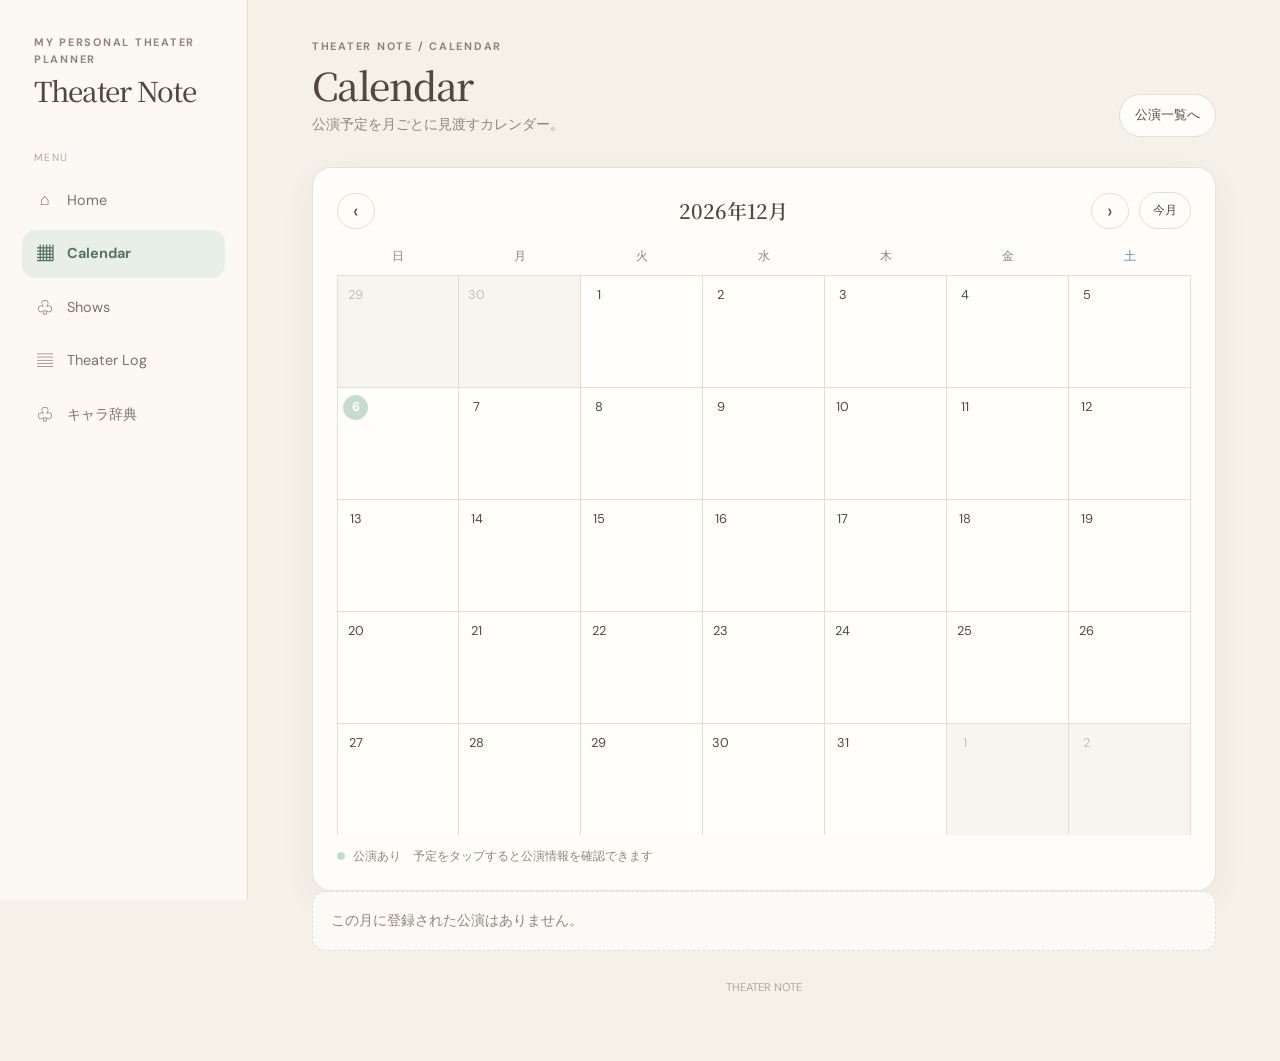
==== commit 08a0042f: "Add files via upload" ====
--- a/pages/calendar.html
+++ b/pages/calendar.html
@@ -6,7 +6,7 @@
 </head>
 <body data-page="calendar"><div class="app-shell">
 <aside class="sidebar"><div class="brand"><div class="brand-kicker">MY PERSONAL THEATER PLANNER</div><div class="brand-name">Theater Note</div></div><div class="nav-label">Menu</div><nav class="nav-list" aria-label="メインメニュー">
-<a class="nav-link" data-nav="home" href="../index.html"><span class="nav-icon">⌂</span><span>Home</span></a><a class="nav-link" data-nav="calendar" href="calendar.html"><span class="nav-icon">▦</span><span>Calendar</span></a><a class="nav-link" data-nav="performances" href="performances.html"><span class="nav-icon">♧</span><span>Shows</span></a><a class="nav-link" data-nav="log" href="log.html"><span class="nav-icon">▤</span><span>Theater Log</span></a><a class="nav-link" data-nav="settings" href="settings.html"><span class="nav-icon">⚙</span><span>Settings</span></a></nav></aside>
+<a class="nav-link" data-nav="home" href="../index.html"><span class="nav-icon">⌂</span><span>Home</span></a><a class="nav-link" data-nav="calendar" href="calendar.html"><span class="nav-icon">▦</span><span>Calendar</span></a><a class="nav-link" data-nav="performances" href="performances.html"><span class="nav-icon">♧</span><span>Shows</span></a><a class="nav-link" data-nav="log" href="log.html"><span class="nav-icon">▤</span><span>Theater Log</span></a><a class="nav-link" data-nav="settings" href="settings.html"><span class="nav-icon">♧</span><span>キャラ辞典</span></a></nav></aside>
 <main class="main"><header class="mobile-header"><div class="brand"><div class="brand-kicker">MY PERSONAL THEATER PLANNER</div><div class="brand-name">Theater Note</div></div></header>
 <div class="page-wrap"><div class="page-heading"><div><div class="eyebrow">THEATER NOTE / CALENDAR</div><h1>Calendar</h1><p class="page-subtitle">公演予定を月ごとに見渡すカレンダー。</p></div><a class="btn" href="performances.html">公演一覧へ</a></div>
 <section class="card live-calendar-card"><div class="calendar-toolbar"><button class="btn calendar-step" id="prevMonth" type="button" aria-label="前の月">‹</button><div class="calendar-month-title" id="calendarMonthTitle">年月</div><button class="btn calendar-step" id="nextMonth" type="button" aria-label="次の月">›</button><button class="btn calendar-today" id="todayMonth" type="button">今月</button></div>
@@ -16,5 +16,5 @@
 <div id="calendarEmpty" class="placeholder-note" hidden>この月に登録された公演はありません。</div>
 <div class="footer-note">THEATER NOTE</div></div></main>
 <nav class="mobile-nav" aria-label="メインメニュー"><div class="nav-list">
-<a class="nav-link" data-nav="home" href="../index.html"><span class="nav-icon">⌂</span><span>Home</span></a><a class="nav-link" data-nav="calendar" href="calendar.html"><span class="nav-icon">▦</span><span>Calendar</span></a><a class="nav-link" data-nav="performances" href="performances.html"><span class="nav-icon">♧</span><span>Shows</span></a><a class="nav-link" data-nav="log" href="log.html"><span class="nav-icon">▤</span><span>Log</span></a><a class="nav-link" data-nav="settings" href="settings.html"><span class="nav-icon">⚙</span><span>Settings</span></a></div></nav>
+<a class="nav-link" data-nav="home" href="../index.html"><span class="nav-icon">⌂</span><span>Home</span></a><a class="nav-link" data-nav="calendar" href="calendar.html"><span class="nav-icon">▦</span><span>Calendar</span></a><a class="nav-link" data-nav="performances" href="performances.html"><span class="nav-icon">♧</span><span>Shows</span></a><a class="nav-link" data-nav="log" href="log.html"><span class="nav-icon">▤</span><span>Log</span></a><a class="nav-link" data-nav="settings" href="settings.html"><span class="nav-icon">♧</span><span>キャラ辞典</span></a></div></nav>
 </div></body></html>
--- a/css/style.css
+++ b/css/style.css
@@ -291,3 +291,91 @@
 @media(max-width:760px) {
  .calendar-event-tags i { font-size:.48rem; padding:1px 2px; }
 }
+
+/* Shared tap-to-select tag list */
+.tag-picker-field { min-width:0; }
+.tag-picker { display:flex; flex-wrap:wrap; gap:7px; padding:10px; border:1px solid var(--line); border-radius:12px; background:#fcfaf6; }
+.tag-choice { appearance:none; border:1px solid #ddd5e8; border-radius:999px; background:#fff; color:#6a6072; padding:7px 11px; font:inherit; font-size:.76rem; cursor:pointer; }
+.tag-choice.selected { background:#e9e2f2; border-color:#9c87b8; color:#55436e; box-shadow:inset 0 0 0 1px #9c87b8; }
+.tag-choice.selected::before { content:"✓ "; }
+.tag-create { display:flex; gap:7px; margin-top:8px; }
+.tag-create input { flex:1; min-width:0; }
+@media(max-width:760px) {
+ .tag-picker { gap:6px; padding:8px; }
+ .tag-choice { padding:7px 9px; font-size:.72rem; }
+}
+
+
+/* Character catalog and per-date cast picker */
+.character-form { padding:16px; border:1px solid var(--line); border-radius:14px; background:#fcfaf6; }
+.character-form .field input[type="color"] { width:64px; height:44px; }
+.character-preview-note { color:var(--muted); font-size:.76rem; margin:14px 0 18px; }
+.character-manager-list { display:grid; gap:8px; margin-top:18px; }
+.character-admin-row { display:flex; align-items:center; gap:10px; padding:11px 12px; border:1px solid var(--line); border-radius:12px; background:#fffefa; }
+.character-color-tab { width:8px; align-self:stretch; min-height:42px; border-radius:8px; flex:0 0 8px; }
+.character-admin-info { display:grid; gap:2px; flex:1; min-width:0; }
+.character-admin-info strong { font-size:.86rem; }
+.character-admin-info span { color:var(--muted); font-size:.74rem; overflow-wrap:anywhere; }
+.character-admin-row .btn { padding:7px 10px; font-size:.72rem; }
+.character-picker { display:flex; flex-wrap:wrap; gap:8px; }
+.character-choice-wrap { display:inline-flex; align-items:center; gap:4px; }
+.character-choice { border:1px solid color-mix(in srgb,var(--character-color) 55%,#fff); background:color-mix(in srgb,var(--character-color) 18%,#fff); color:var(--ink); border-radius:999px; padding:7px 11px; font:inherit; font-size:.76rem; cursor:pointer; }
+.character-choice.selected { background:var(--character-color); border-color:var(--character-color); font-weight:700; }
+.guest-toggle { border:1px solid #d7b36c; background:#fff9e9; color:#8b6a2d; border-radius:999px; padding:6px 8px; font-size:.66rem; cursor:pointer; }
+.guest-toggle.active { background:#ead9ad; font-weight:700; }
+.all-cast-choice { display:flex; align-items:center; gap:7px; margin-top:10px; color:var(--muted); font-size:.78rem; }
+.picker-empty { color:var(--muted); font-size:.75rem; }
+.character-display { display:flex; flex-wrap:wrap; gap:5px; margin-top:7px; }
+.cast-chip { display:inline-flex; align-items:center; gap:5px; border:1px solid var(--character-color); background:color-mix(in srgb,var(--character-color) 22%,#fff); color:var(--ink); border-radius:7px; padding:3px 7px; font-size:.72rem; }
+.cast-chip.guest { border-style:dashed; }
+.cast-chip small { font-size:.55rem; font-weight:800; letter-spacing:.04em; color:#8b6a2d; }
+.cast-chip.all-cast { background:#eee9e1; border-color:#d8d0c4; }
+.calendar-event-tags { display:block; margin-top:2px; color:var(--muted); font-size:.57rem; line-height:1.35; overflow-wrap:anywhere; }
+@media(max-width:760px) {
+ .character-admin-row { flex-wrap:wrap; }
+ .character-admin-info { flex-basis:calc(100% - 24px); }
+ .character-admin-row .btn { margin-left:18px; }
+ .character-form { padding:12px; }
+}
+
+
+/* Theater Note custom character color picker */
+.color-picker-panel { display:grid; gap:16px; padding:16px; border:1px solid var(--line); border-radius:16px; background:#fbf9f5; }
+.color-palette { display:grid; grid-template-columns:repeat(5,minmax(0,1fr)); gap:10px; max-width:420px; }
+.palette-swatch { display:grid; place-items:center; aspect-ratio:1; min-width:0; border:1px solid #ded8cf; border-radius:13px; background:#fff; padding:5px; cursor:pointer; transition:transform .15s,border-color .15s,box-shadow .15s; }
+.palette-swatch span { display:block; width:100%; height:100%; min-height:27px; border-radius:9px; background:var(--swatch); border:1px solid #00000012; }
+.palette-swatch.selected { border:2px solid #82758d; box-shadow:0 0 0 3px #82758d22; transform:translateY(-1px); }
+.custom-color-details { border-top:1px solid var(--line); padding-top:12px; }
+.custom-color-details summary { cursor:pointer; color:var(--muted); font-size:.82rem; font-weight:600; }
+.hex-color-field { display:flex; align-items:center; gap:12px; margin-top:12px; }
+.hex-color-field span { color:var(--muted); font-size:.78rem; white-space:nowrap; }
+.hex-color-field input { max-width:150px; font-family:ui-monospace,monospace; letter-spacing:.04em; text-transform:uppercase; }
+.character-color-preview { display:flex; align-items:center; gap:11px; padding:12px; border:1px solid var(--line); border-radius:13px; background:#fffefa; }
+.preview-color-dot { width:36px; height:36px; flex:0 0 36px; border-radius:11px; background:var(--preview-color,#A5A0C9); border:1px solid #00000018; }
+.character-color-preview div { display:grid; gap:3px; flex:1; min-width:0; }
+.character-color-preview strong { font-size:.78rem; }
+.character-color-preview small { color:var(--muted); font-size:.69rem; }
+.character-color-preview code { color:var(--muted); font-size:.68rem; }
+.character-admin-row .character-color-tab { border-radius:7px; }
+.character-admin-info strong { display:inline-flex; align-items:center; gap:7px; }
+.character-admin-info strong::before { content:""; width:9px; height:9px; border-radius:50%; background:var(--admin-color,transparent); }
+@media(max-width:520px) {
+ .color-picker-panel { padding:12px; }
+ .color-palette { gap:8px; }
+ .palette-swatch { border-radius:11px; }
+ .hex-color-field { align-items:flex-start; flex-direction:column; gap:6px; }
+ .character-color-preview { flex-wrap:wrap; }
+}
+
+
+/* Per-show cast and tag color controls */
+.tag-color-manager { display:grid; grid-template-columns:repeat(auto-fit,minmax(145px,1fr)); gap:8px; }
+.tag-color-row { display:flex; align-items:center; gap:8px; padding:7px 9px; border:1px solid var(--line); border-radius:11px; background:#fffefa; }
+.tag-color-chip { flex:1; min-width:0; padding:5px 8px; border-radius:7px; background:color-mix(in srgb,var(--tag-color) 28%,#fff); border:1px solid color-mix(in srgb,var(--tag-color) 55%,#fff); font-size:.75rem; overflow-wrap:anywhere; }
+.tag-color-row input[type="color"] { width:34px; height:30px; border:0; padding:0; background:transparent; cursor:pointer; }
+.show-tag { background:color-mix(in srgb,var(--tag-color) 30%,#fff) !important; border-color:color-mix(in srgb,var(--tag-color) 65%,#fff) !important; }
+.calendar-event-tags i { display:inline-block; padding:1px 4px; margin:1px 2px 0 0; border-radius:4px; background:color-mix(in srgb,var(--tag-color) 32%,#fff); font-style:normal; }
+#performanceCastPicker { padding:12px; border:1px solid var(--line); border-radius:13px; background:#fcfaf6; }
+
+.detail-cast { margin:14px 0; padding:12px 0; border-top:1px solid var(--line); }
+.detail-cast > strong { font-size:.8rem; }
